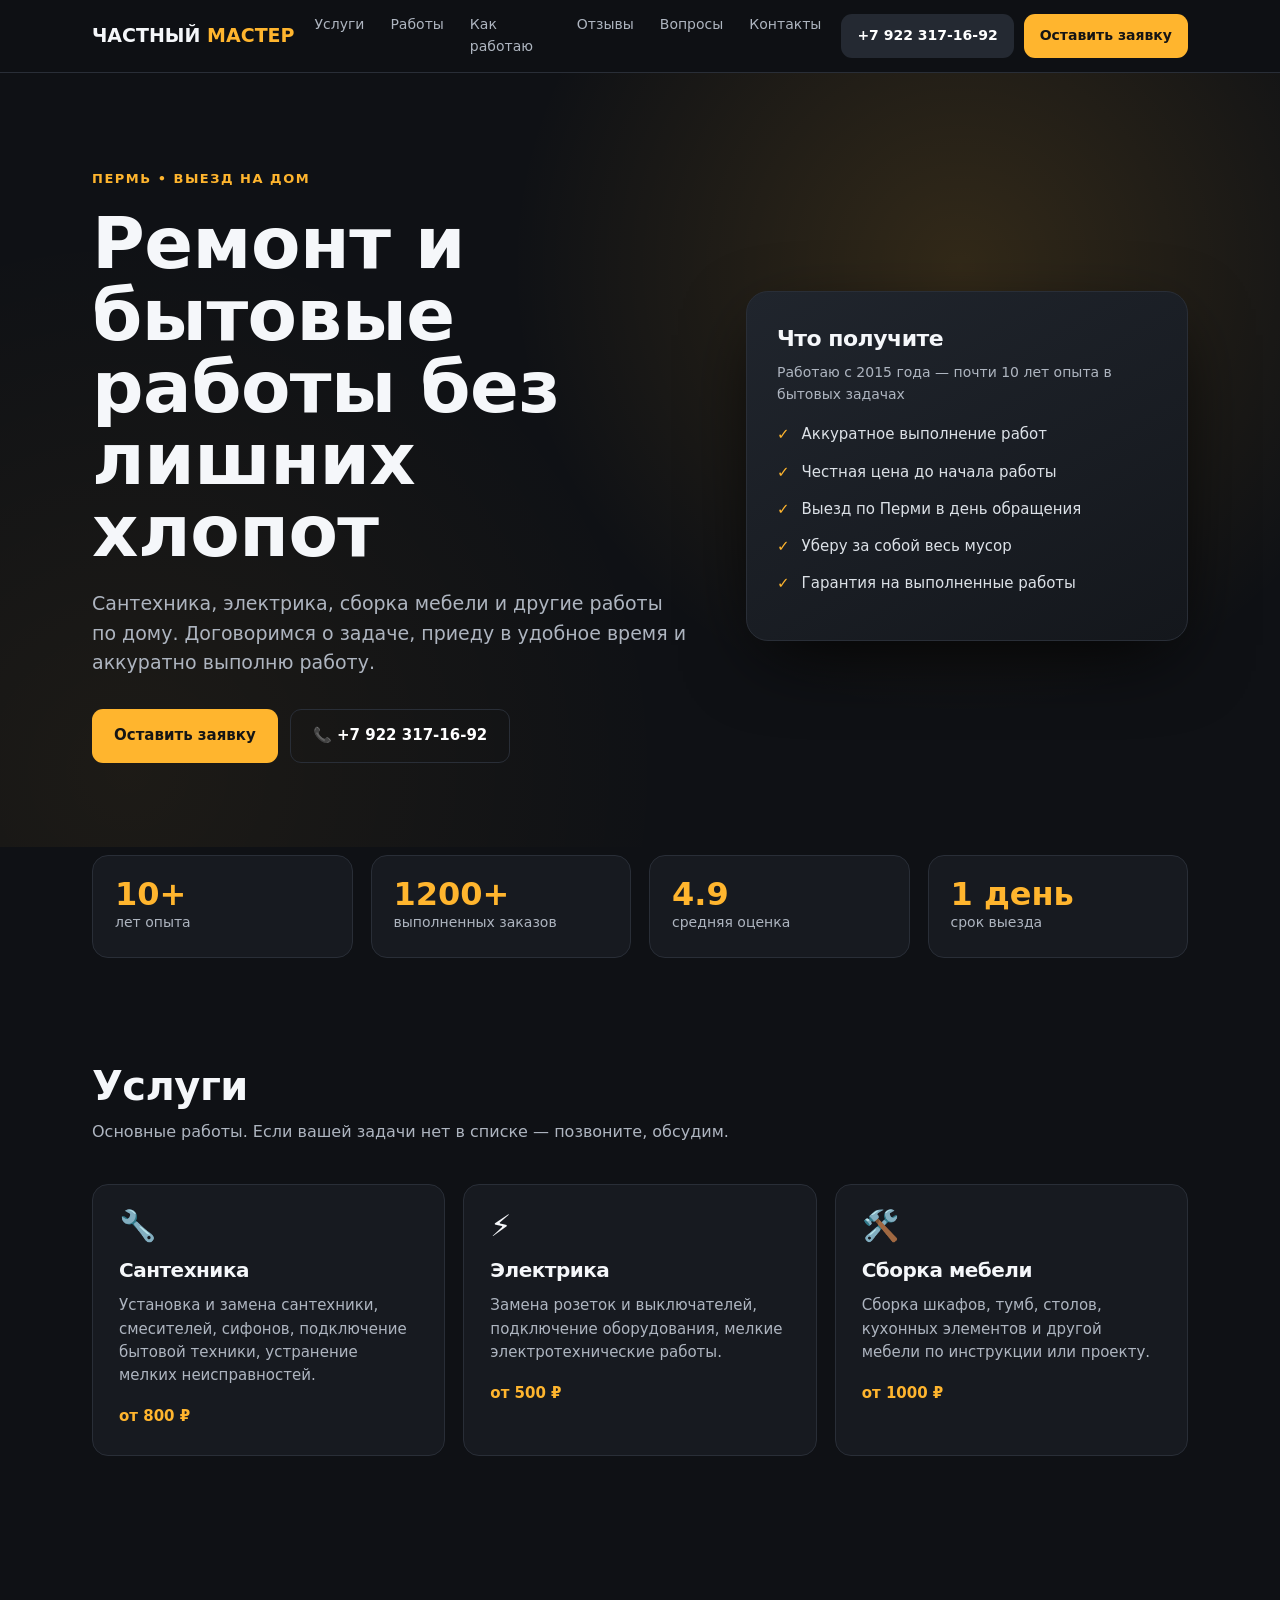
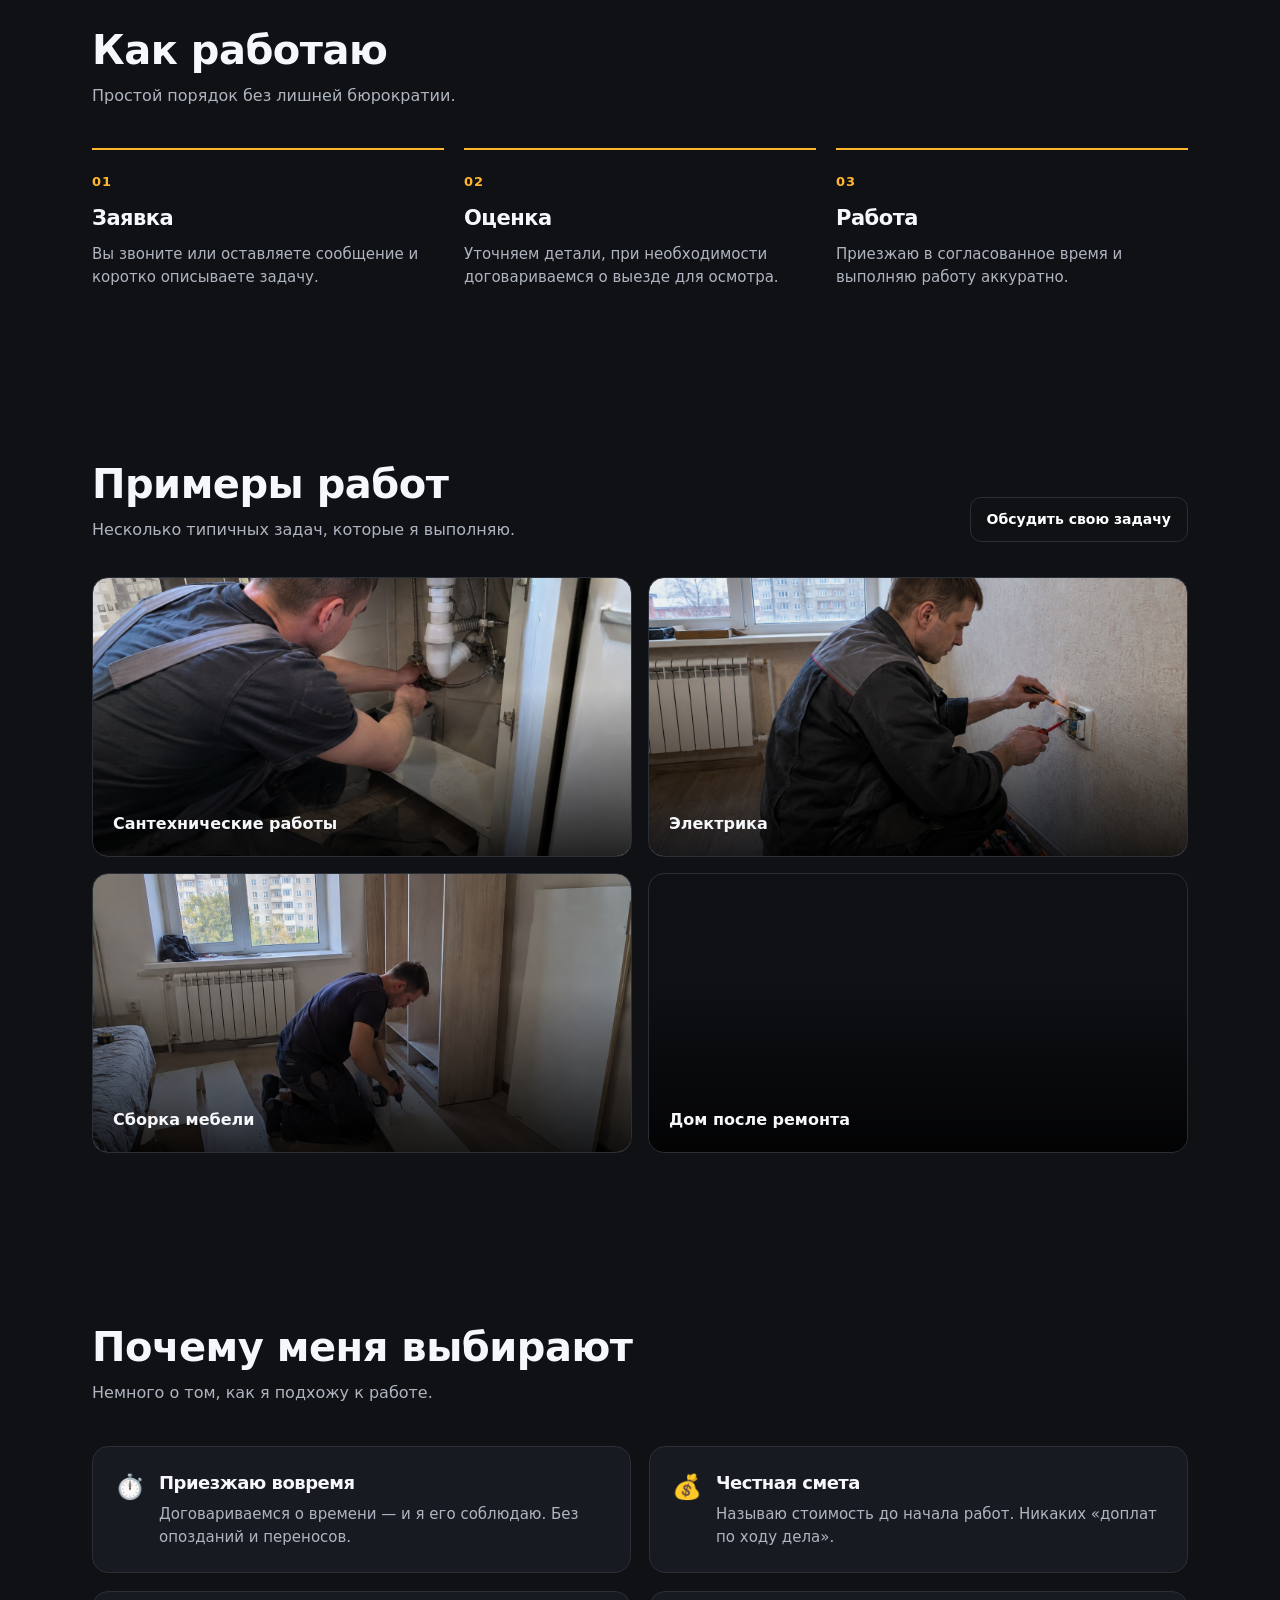
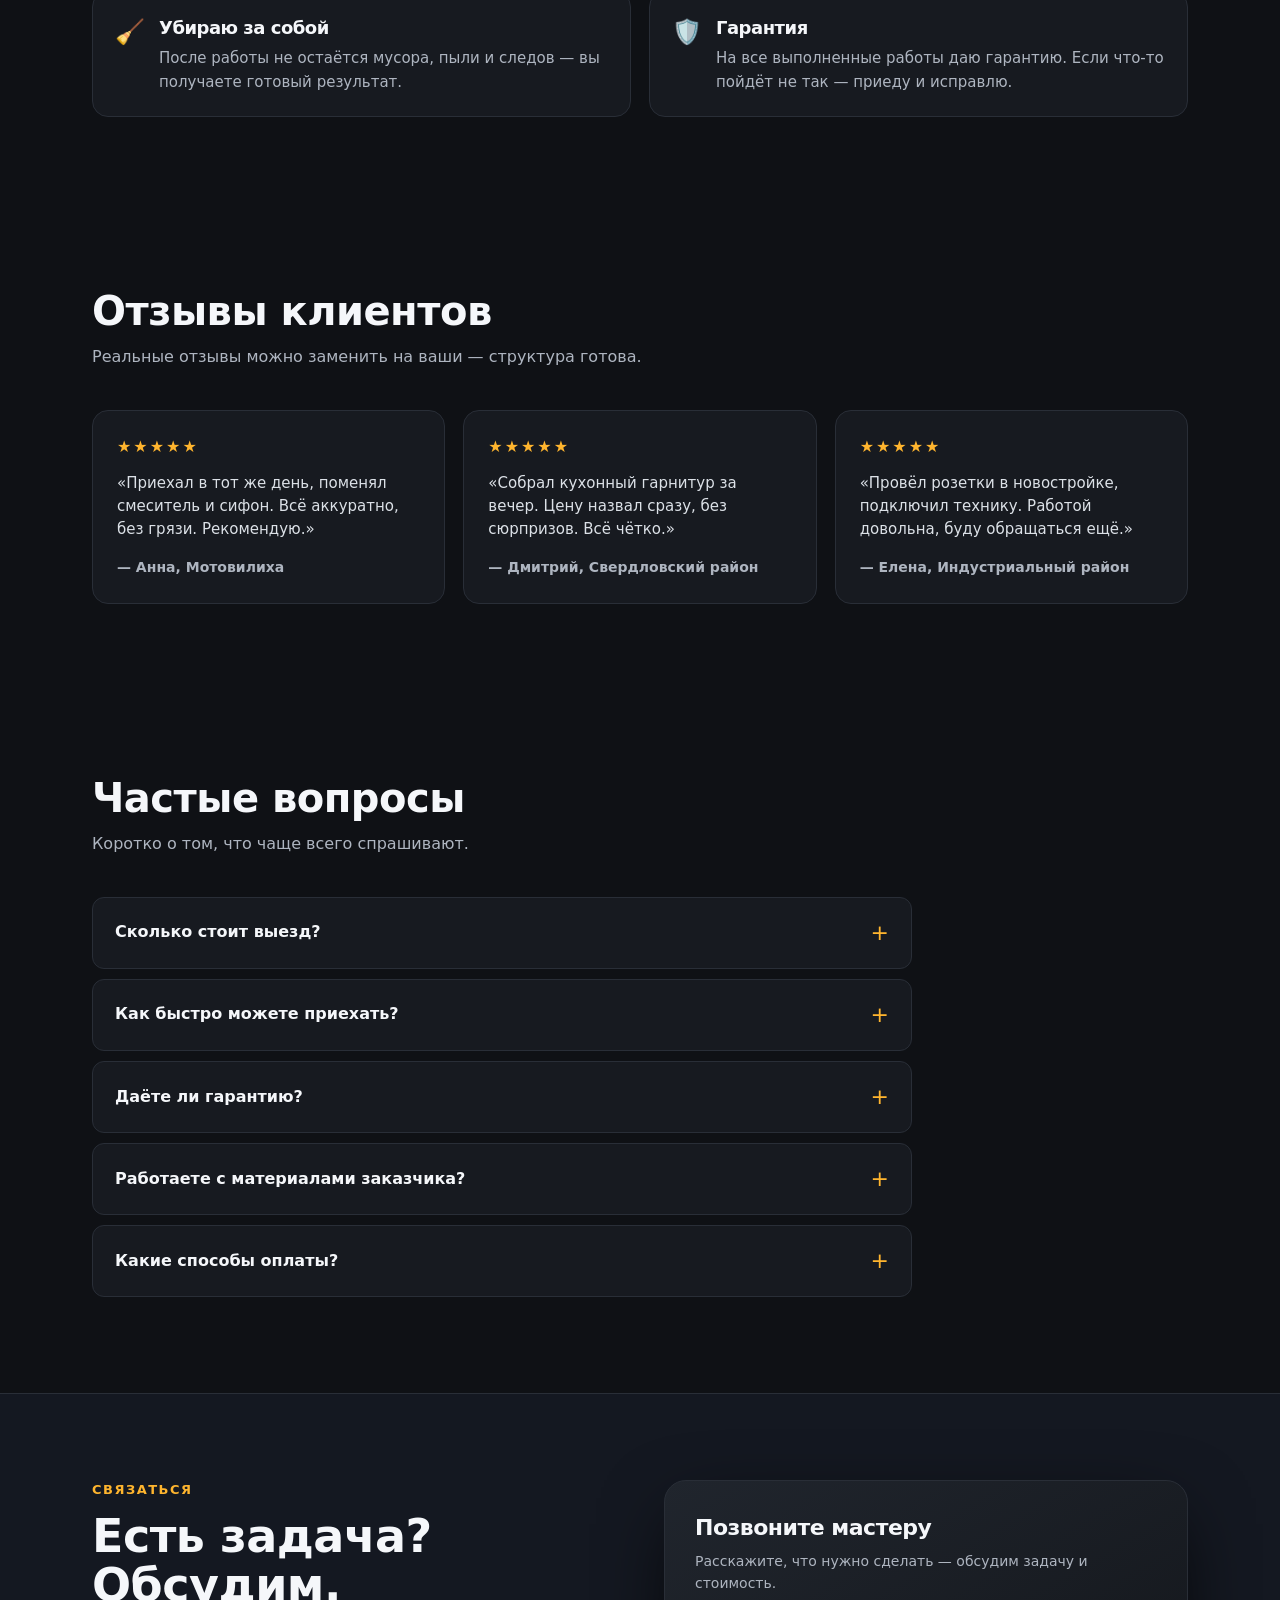
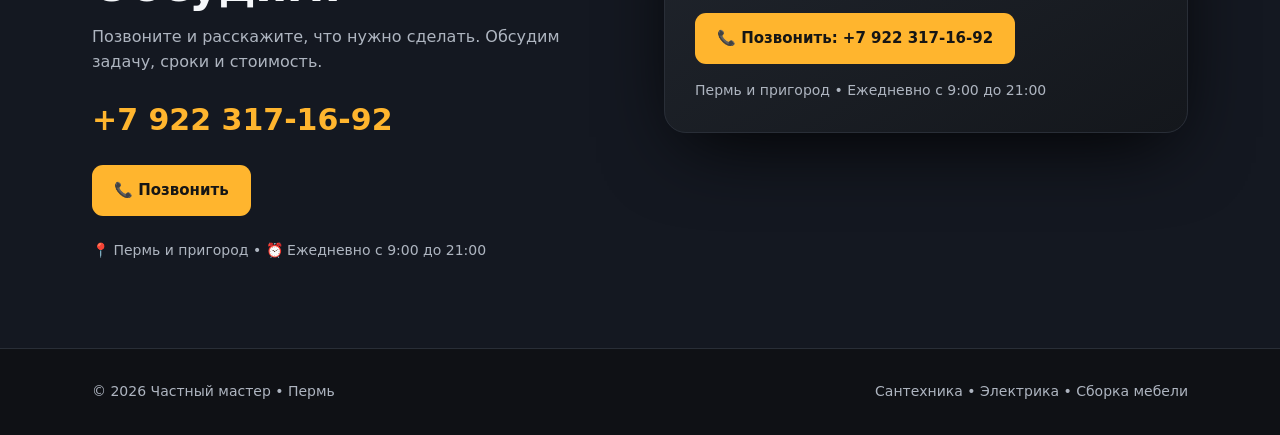
==== Index.html @ 6e2873f1 "Add files via upload" ====
<!doctype html>
<html lang="ru">
<head>
<meta charset="utf-8">
<meta name="viewport" content="width=device-width, initial-scale=1">
<title>Частный мастер в Перми — сантехника, электрика, сборка мебели</title>
<meta name="description" content="Частный мастер в Перми. Сантехника, электрика, сборка мебели и бытовой ремонт. Аккуратно, качественно, без лишней пыли. Выезд по городу.">
<meta name="theme-color" content="#0f1115">

<!-- Open Graph -->
<meta property="og:type" content="website">
<meta property="og:title" content="Частный мастер в Перми — сантехника, электрика, сборка мебели">
<meta property="og:description" content="Аккуратно выполню работы по дому. Выезд по Перми. Обсудим задачу и стоимость.">
<meta property="og:image" content="https://images.unsplash.com/photo-1621905251189-08b45d6a269e?auto=format&fit=crop&w=1200&q=80">
<meta property="og:locale" content="ru_RU">

<!-- Favicon (встроен, без файлов) -->
<link rel="icon" href="data:image/svg+xml,<svg xmlns=%22http://www.w3.org/2000/svg%22 viewBox=%220 0 100 100%22><text y=%22.9em%22 font-size=%2290%22>🔧</text></svg>">

<style>
:root{
  --bg:#0f1115;--card:#171a20;--card-2:#1d222a;--text:#f5f7fa;--muted:#aeb5c0;
  --accent:#ffb52e;--accent-2:#ffcb5c;--line:#292e37;--radius:16px
}
*{box-sizing:border-box}
html{scroll-behavior:smooth}
body{margin:0;background:var(--bg);color:var(--text);font-family:Inter,system-ui,-apple-system,Arial,sans-serif;line-height:1.55;-webkit-font-smoothing:antialiased}
a{text-decoration:none;color:inherit}
img{max-width:100%;display:block}
.wrap{max-width:1140px;margin:auto;padding:0 22px}
h1,h2,h3{letter-spacing:-.5px}

/* Header */
header{position:sticky;top:0;z-index:50;background:rgba(15,17,21,.85);backdrop-filter:blur(14px);-webkit-backdrop-filter:blur(14px);border-bottom:1px solid var(--line)}
.nav{height:72px;display:flex;align-items:center;justify-content:space-between;gap:20px}
.logo{font-weight:800;font-size:19px;white-space:nowrap}
.logo span{color:var(--accent)}
.nav-links{display:flex;gap:26px;color:var(--muted);font-size:14px}
.nav-links a{transition:color .2s}
.nav-links a:hover{color:#fff}
.nav-cta{display:flex;gap:10px;align-items:center}
.burger{display:none;background:none;border:0;color:#fff;font-size:24px;cursor:pointer;padding:6px}
.mobile-menu{display:none;flex-direction:column;gap:14px;padding:16px 22px 22px;border-top:1px solid var(--line);background:#12151a}
.mobile-menu a{color:var(--muted);font-size:15px;padding:8px 0}
.mobile-menu.open{display:flex}

/* Buttons */
.btn{display:inline-flex;align-items:center;justify-content:center;gap:8px;background:var(--accent);color:#151515;padding:14px 22px;border-radius:11px;font-weight:700;border:0;cursor:pointer;transition:.2s;font-size:15px;white-space:nowrap}
.btn:hover{transform:translateY(-2px);background:var(--accent-2);box-shadow:0 10px 30px -10px rgba(255,181,46,.5)}
.btn.dark{background:#242932;color:#fff}
.btn.dark:hover{background:#2f3540;box-shadow:none}
.btn.ghost{background:transparent;border:1px solid var(--line);color:#fff}
.btn.ghost:hover{background:#1d222a;box-shadow:none}
.btn.small{padding:11px 16px;font-size:14px}
/* Hero */
.hero{padding:96px 0 84px;background:radial-gradient(circle at 75% 25%,rgba(255,181,46,.15),transparent 40%),radial-gradient(circle at 10% 90%,rgba(255,181,46,.06),transparent 40%)}
.hero-grid{display:grid;grid-template-columns:1.15fr .85fr;gap:56px;align-items:center}
.kicker{color:var(--accent);font-weight:800;text-transform:uppercase;letter-spacing:1.5px;font-size:13px}
.hero h1{font-size:clamp(42px,6vw,72px);line-height:1;margin:18px 0 22px}
.hero p.lead{font-size:19px;color:var(--muted);max-width:620px;margin:0}
.actions{display:flex;gap:12px;flex-wrap:wrap;margin-top:32px}
.hero-card{background:linear-gradient(150deg,#20252d,#14171c);border:1px solid var(--line);border-radius:22px;padding:30px;box-shadow:0 24px 80px -20px #000}
.hero-card h3{margin:0 0 6px;font-size:22px}
.hero-card .sub{color:var(--muted);font-size:14px;margin:0 0 18px}
.check{display:flex;gap:12px;margin:14px 0;color:#dce1e7;font-size:15px}
.check b{color:var(--accent);flex-shrink:0}

/* Sections */
section{padding:86px 0}
.section-title{font-size:clamp(30px,4vw,40px);line-height:1.1;margin:0 0 12px}
.section-sub{color:var(--muted);margin:0 0 40px;max-width:640px}
.section-head{display:flex;justify-content:space-between;align-items:flex-end;gap:20px;flex-wrap:wrap}

/* Stats */
.stats{display:grid;grid-template-columns:repeat(4,1fr);gap:18px;margin-top:8px}
.stat{background:var(--card);border:1px solid var(--line);border-radius:var(--radius);padding:22px}
.stat b{display:block;font-size:32px;color:var(--accent);font-weight:800;line-height:1}
.stat span{color:var(--muted);font-size:14px}

/* Cards */
.cards{display:grid;grid-template-columns:repeat(3,1fr);gap:18px}
.card{background:var(--card);border:1px solid var(--line);border-radius:var(--radius);padding:26px;transition:.25s}
.card:hover{border-color:#3a4150;transform:translateY(-3px)}
.icon{font-size:30px;line-height:1}
.card h3{margin:14px 0 8px;font-size:20px}
.card p{color:var(--muted);margin:0;font-size:15px}
.price{color:var(--accent);font-weight:800;margin-top:18px;font-size:15px}

/* Steps */
.steps{display:grid;grid-template-columns:repeat(3,1fr);gap:20px}
.step{border-top:2px solid var(--accent);padding-top:22px}
.num{font-size:13px;color:var(--accent);font-weight:800;letter-spacing:1px}
.step h3{font-size:21px;margin:10px 0 8px}
.step p{color:var(--muted);margin:0;font-size:15px}

/* Works */
.work{display:grid;grid-template-columns:repeat(2,1fr);gap:16px}
.photo{position:relative;min-height:280px;border-radius:var(--radius);border:1px solid var(--line);overflow:hidden;background-size:cover;background-position:center;display:flex;align-items:flex-end;padding:20px;font-weight:700;transition:.3s}
.photo::after{content:'';position:absolute;inset:0;background:linear-gradient(0deg,rgba(0,0,0,.82),rgba(0,0,0,.05) 60%);transition:.3s}
.photo span{position:relative;z-index:1}
.photo:hover{transform:translateY(-4px);border-color:#3a4150}
.photo:hover::after{background:linear-gradient(0deg,rgba(0,0,0,.75),rgba(0,0,0,.15) 60%)}

/* Why */
.why{display:grid;grid-template-columns:repeat(2,1fr);gap:18px}
.why-item{background:var(--card);border:1px solid var(--line);border-radius:var(--radius);padding:22px;display:flex;gap:14px}
.why-item .ic{font-size:24px;flex-shrink:0}
.why-item h3{margin:0 0 6px;font-size:18px}
.why-item p{margin:0;color:var(--muted);font-size:15px}

/* Reviews */
.reviews{display:grid;grid-template-columns:repeat(3,1fr);gap:18px}
.review{background:var(--card);border:1px solid var(--line);border-radius:var(--radius);padding:24px}
.stars{color:var(--accent);font-size:16px;letter-spacing:2px}
.review p{color:#dce1e7;margin:12px 0 16px;font-size:15px}
.review .author{color:var(--muted);font-size:14px;font-weight:600}

/* FAQ */
.faq{max-width:820px}
.faq details{background:var(--card);border:1px solid var(--line);border-radius:12px;padding:0;margin-bottom:10px;overflow:hidden}
.faq summary{cursor:pointer;padding:18px 22px;font-weight:600;list-style:none;display:flex;justify-content:space-between;align-items:center;gap:14px;font-size:16px}
.faq summary::-webkit-details-marker{display:none}
.faq summary::after{content:'+';font-size:22px;color:var(--accent);transition:.2s;font-weight:400}
.faq details[open] summary::after{transform:rotate(45deg)}
.faq details p{margin:0;padding:0 22px 20px;color:var(--muted);font-size:15px}

/* Contact */
.contact{background:#141821;border-top:1px solid var(--line);border-bottom:1px solid var(--line)}
.contact-grid{display:grid;grid-template-columns:1fr 1fr;gap:48px;align-items:start}
.contact h2{font-size:clamp(32px,4vw,46px);line-height:1.05;margin:12px 0 16px}
.phone{font-size:clamp(24px,3vw,30px);font-weight:900;color:var(--accent);display:block;margin:22px 0;transition:.2s}
.phone:hover{color:var(--accent-2)}
.contact-actions{display:flex;gap:10px;flex-wrap:wrap;margin-bottom:24px}
.contact-note{color:var(--muted);font-size:14px;margin:0}

form{display:grid;gap:12px;background:var(--card);border:1px solid var(--line);border-radius:var(--radius);padding:26px}
form h3{margin:0 0 4px;font-size:20px}
form .form-sub{color:var(--muted);font-size:14px;margin:0 0 8px}
label{font-size:13px;color:var(--muted);font-weight:600;margin-bottom:-6px}
input,textarea,select{width:100%;background:#0f1115;border:1px solid #343a44;border-radius:10px;padding:14px;color:#fff;font:inherit;transition:.2s}
input:focus,textarea:focus,select:focus{outline:none;border-color:var(--accent);box-shadow:0 0 0 3px rgba(255,181,46,.15)}
textarea{min-height:110px;resize:vertical}
form small{color:#7f8793;font-size:12px;line-height:1.4}
.form-status{margin-top:6px;font-size:14px;min-height:18px}
.form-status.ok{color:#5ddc8b}
.form-status.err{color:#ff7676}

/* Footer */
footer{padding:32px 0;color:var(--muted);font-size:14px}
.footer{display:flex;justify-content:space-between;gap:20px;flex-wrap:wrap}

/* Reveal animation */
.reveal{opacity:0;transform:translateY(20px);transition:opacity .7s ease,transform .7s ease}
.reveal.visible{opacity:1;transform:none}

/* Responsive */
@media(max-width:900px){
  .stats{grid-template-columns:repeat(2,1fr)}
  .why{grid-template-columns:1fr}
}
@media(max-width:800px){
  .nav-links,.nav-cta .btn.dark{display:none}
  .burger{display:block}
  .hero{padding:60px 0}
  .hero-grid,.contact-grid,.cards,.steps,.work,.reviews{grid-template-columns:1fr}
  .section-title{font-size:30px}
  section{padding:64px 0}
  .photo{min-height:220px}
}
</style>
</head>
<body>

<header>
  <div class="wrap nav">
    <a class="logo" href="#">ЧАСТНЫЙ <span>МАСТЕР</span></a>
    <nav class="nav-links">
      <a href="#services">Услуги</a>
      <a href="#works">Работы</a>
      <a href="#process">Как работаю</a>
      <a href="#reviews">Отзывы</a>
      <a href="#faq">Вопросы</a>
      <a href="#contacts">Контакты</a>
    </nav>
    <div class="nav-cta">
      <a class="btn dark small" href="tel:+79223171692">+7 922 317-16-92</a>
      <a class="btn small" href="#contacts">Оставить заявку</a>
      <button class="burger" aria-label="Меню" onclick="document.getElementById('mmenu').classList.toggle('open')">☰</button>
    </div>
  </div>
  <div class="mobile-menu" id="mmenu">
    <a href="#services" onclick="closeMenu()">Услуги</a>
    <a href="#works" onclick="closeMenu()">Работы</a>
    <a href="#process" onclick="closeMenu()">Как работаю</a>
    <a href="#reviews" onclick="closeMenu()">Отзывы</a>
    <a href="#faq" onclick="closeMenu()">Вопросы</a>
    <a href="#contacts" onclick="closeMenu()">Контакты</a>
  </div>
</header>

<main>

<!-- HERO -->
<section class="hero">
  <div class="wrap hero-grid">
    <div>
      <div class="kicker">Пермь • выезд на дом</div>
      <h1>Ремонт и бытовые работы без лишних хлопот</h1>
      <p class="lead">Сантехника, электрика, сборка мебели и другие работы по дому. Договоримся о задаче, приеду в удобное время и аккуратно выполню работу.</p>
      <div class="actions">
        <a class="btn" href="#contacts">Оставить заявку</a>
        <a class="btn ghost" href="tel:+79223171692">📞 +7 922 317-16-92</a>
      </div>
    </div>
    <div class="hero-card">
      <h3>Что получите</h3>
      <p class="sub">Работаю с 2015 года — почти 10 лет опыта в бытовых задачах</p>
      <div class="check"><b>✓</b><span>Аккуратное выполнение работ</span></div>
      <div class="check"><b>✓</b><span>Честная цена до начала работы</span></div>
      <div class="check"><b>✓</b><span>Выезд по Перми в день обращения</span></div>
      <div class="check"><b>✓</b><span>Уберу за собой весь мусор</span></div>
      <div class="check"><b>✓</b><span>Гарантия на выполненные работы</span></div>
    </div>
  </div>
</section>

<!-- STATS -->
<section style="padding-top:0">
  <div class="wrap">
    <div class="stats reveal">
      <div class="stat"><b>10+</b><span>лет опыта</span></div>
      <div class="stat"><b>1200+</b><span>выполненных заказов</span></div>
      <div class="stat"><b>4.9</b><span>средняя оценка</span></div>
      <div class="stat"><b>1 день</b><span>срок выезда</span></div>
    </div>
  </div>
</section>

<!-- SERVICES -->
<section id="services" style="padding-top:20px">
  <div class="wrap">
    <h2 class="section-title">Услуги</h2>
    <p class="section-sub">Основные работы. Если вашей задачи нет в списке — позвоните, обсудим.</p>
    <div class="cards">
      <div class="card">
        <div class="icon">🔧</div>
        <h3>Сантехника</h3>
        <p>Установка и замена сантехники, смесителей, сифонов, подключение бытовой техники, устранение мелких неисправностей.</p>
        <div class="price">от 800 ₽</div>
      </div>
      <div class="card">
        <div class="icon">⚡</div>
        <h3>Электрика</h3>
        <p>Замена розеток и выключателей, подключение оборудования, мелкие электротехнические работы.</p>
        <div class="price">от 500 ₽</div>
      </div>
      <div class="card">
        <div class="icon">🛠️</div>
        <h3>Сборка мебели</h3>
        <p>Сборка шкафов, тумб, столов, кухонных элементов и другой мебели по инструкции или проекту.</p>
        <div class="price">от 1000 ₽</div>
      </div>
    </div>
  </div>
</section>

<!-- PROCESS -->
<section id="process">
  <div class="wrap">
    <h2 class="section-title">Как работаю</h2>
    <p class="section-sub">Простой порядок без лишней бюрократии.</p>
    <div class="steps">
      <div class="step"><div class="num">01</div><h3>Заявка</h3><p>Вы звоните или оставляете сообщение и коротко описываете задачу.</p></div>
      <div class="step"><div class="num">02</div><h3>Оценка</h3><p>Уточняем детали, при необходимости договариваемся о выезде для осмотра.</p></div>
      <div class="step"><div class="num">03</div><h3>Работа</h3><p>Приезжаю в согласованное время и выполняю работу аккуратно.</p></div>
    </div>
  </div>
</section>

<!-- WORKS -->
<section id="works">
  <div class="wrap">
    <div class="section-head">
      <div>
        <h2 class="section-title">Примеры работ</h2>
        <p class="section-sub" style="margin-bottom:0">Несколько типичных задач, которые я выполняю.</p>
      </div>
      <a class="btn ghost small" href="#contacts">Обсудить свою задачу</a>
    </div>
    <div class="work" style="margin-top:35px">
      <a class="photo" style="background-image:url('plumbing-real.jpg')" href="#contacts">
        <span>Сантехнические работы</span>
      </a>
      <a class="photo" style="background-image:url('electrician-real.jpg')" href="#contacts">
        <span>Электрика</span>
      </a>
      <a class="photo" style="background-image:url('furniture-real.jpg')" href="#contacts">
        <span>Сборка мебели</span>
      </a>
      <a class="photo" style="background-image:url('https://images.unsplash.com/photo-1600210492486-724fe5c67fb0?auto=format&fit=crop&w=900&q=85')" href="#contacts">
        <span>Дом после ремонта</span>
      </a>
    </div>
  </div>
</section>

<!-- WHY -->
<section id="why">
  <div class="wrap">
    <h2 class="section-title">Почему меня выбирают</h2>
    <p class="section-sub">Немного о том, как я подхожу к работе.</p>
    <div class="why">
      <div class="why-item"><div class="ic">⏱️</div><div><h3>Приезжаю вовремя</h3><p>Договариваемся о времени — и я его соблюдаю. Без опозданий и переносов.</p></div></div>
      <div class="why-item"><div class="ic">💰</div><div><h3>Честная смета</h3><p>Называю стоимость до начала работ. Никаких «доплат по ходу дела».</p></div></div>
      <div class="why-item"><div class="ic">🧹</div><div><h3>Убираю за собой</h3><p>После работы не остаётся мусора, пыли и следов — вы получаете готовый результат.</p></div></div>
      <div class="why-item"><div class="ic">🛡️</div><div><h3>Гарантия</h3><p>На все выполненные работы даю гарантию. Если что-то пойдёт не так — приеду и исправлю.</p></div></div>
    </div>
  </div>
</section>

<!-- REVIEWS -->
<section id="reviews">
  <div class="wrap">
    <h2 class="section-title">Отзывы клиентов</h2>
    <p class="section-sub">Реальные отзывы можно заменить на ваши — структура готова.</p>
    <div class="reviews">
      <div class="review">
        <div class="stars">★★★★★</div>
        <p>«Приехал в тот же день, поменял смеситель и сифон. Всё аккуратно, без грязи. Рекомендую.»</p>
        <div class="author">— Анна, Мотовилиха</div>
      </div>
      <div class="review">
        <div class="stars">★★★★★</div>
        <p>«Собрал кухонный гарнитур за вечер. Цену назвал сразу, без сюрпризов. Всё чётко.»</p>
        <div class="author">— Дмитрий, Свердловский район</div>
      </div>
      <div class="review">
        <div class="stars">★★★★★</div>
        <p>«Провёл розетки в новостройке, подключил технику. Работой довольна, буду обращаться ещё.»</p>
        <div class="author">— Елена, Индустриальный район</div>
      </div>
    </div>
  </div>
</section>

<!-- FAQ -->
<section id="faq">
  <div class="wrap">
    <h2 class="section-title">Частые вопросы</h2>
    <p class="section-sub">Коротко о том, что чаще всего спрашивают.</p>
    <div class="faq">
      <details><summary>Сколько стоит выезд?</summary><p>Выезд и оценка работ по Перми — бесплатно. Платите только за саму работу после согласования стоимости.</p></details>
      <details><summary>Как быстро можете приехать?</summary><p>В большинстве случаев — в день обращения или на следующий день. Если задача срочная, позвоните напрямую.</p></details>
      <details><summary>Даёте ли гарантию?</summary><p>Да. На все выполненные работы даю гарантию. Если в течение гарантийного срока что-то пойдёт не так — приеду и исправлю бесплатно.</p></details>
      <details><summary>Работаете с материалами заказчика?</summary><p>Да, могу работать с вашими материалами и инструментом. Если чего-то не хватает — подскажу, что докупить.</p></details>
      <details><summary>Какие способы оплаты?</summary><p>Наличные или перевод на карту после выполнения работ. Предоплату не беру.</p></details>
    </div>
  </div>
</section>

<!-- CONTACT -->
<section class="contact" id="contacts">
  <div class="wrap contact-grid">
    <div>
      <div class="kicker">Связаться</div>
      <h2>Есть задача?<br>Обсудим.</h2>
      <p class="section-sub" style="margin-bottom:0">Позвоните и расскажите, что нужно сделать. Обсудим задачу, сроки и стоимость.</p>
      <a class="phone" href="tel:+79223171692">+7 922 317-16-92</a>
      <div class="contact-actions">
        <a class="btn" href="tel:+79223171692">📞 Позвонить</a>
      </div>
      <p class="contact-note">📍 Пермь и пригород • ⏰ Ежедневно с 9:00 до 21:00</p>
    </div>

    <div class="hero-card call-card">
      <h3>Позвоните мастеру</h3>
      <p class="sub">Расскажите, что нужно сделать — обсудим задачу и стоимость.</p>
      <a class="btn" href="tel:+79223171692">📞 Позвонить: +7 922 317-16-92</a>
      <p class="contact-note" style="margin-top:16px">Пермь и пригород • Ежедневно с 9:00 до 21:00</p>
    </div>
  </div>
</section>

</main>

<footer>
  <div class="wrap footer">
    <span>© 2026 Частный мастер • Пермь</span>
    <span>Сантехника • Электрика • Сборка мебели</span>
  </div>
</footer>

<script>

// Плавное появление блоков
const io = new IntersectionObserver(entries => {
  entries.forEach(en => { if (en.isIntersecting) { en.target.classList.add('visible'); io.unobserve(en.target); } });
}, {threshold: .12});
document.querySelectorAll('.reveal').forEach(el => io.observe(el));
</script>
</body>
</html>
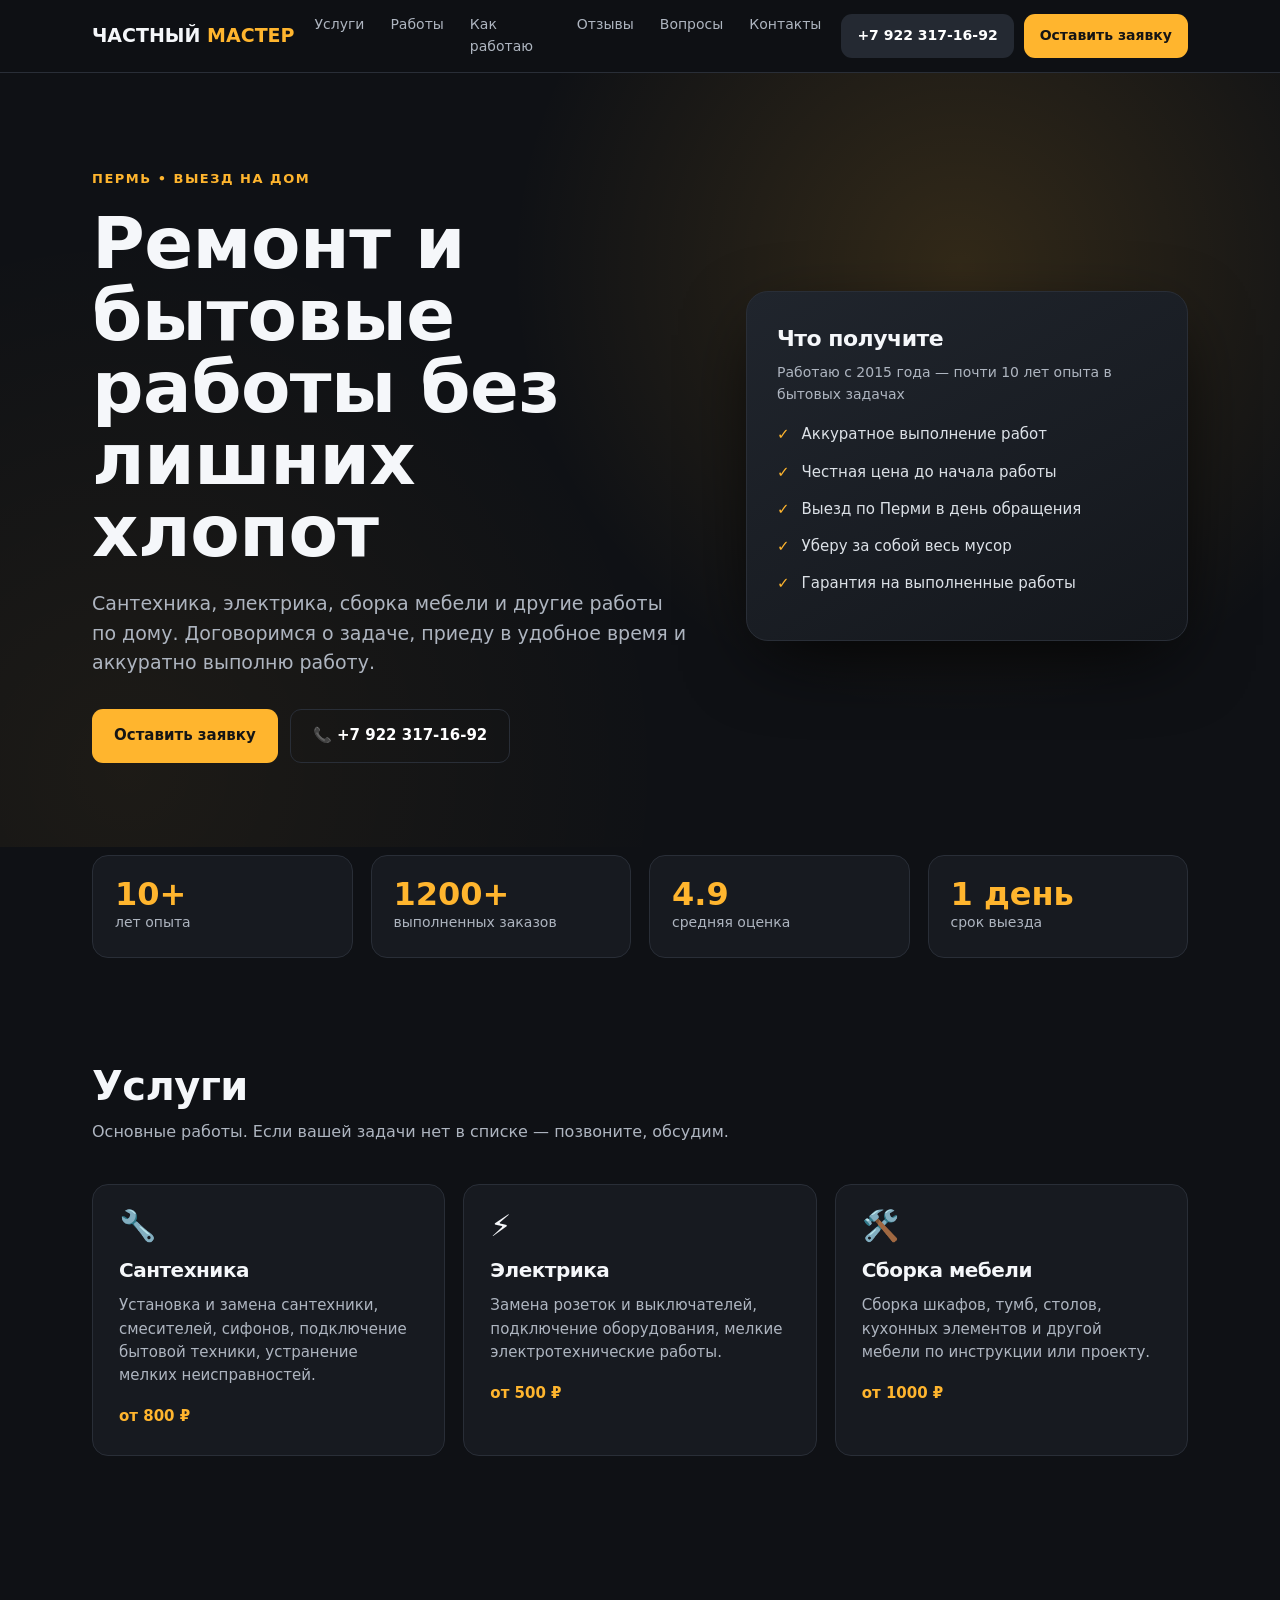
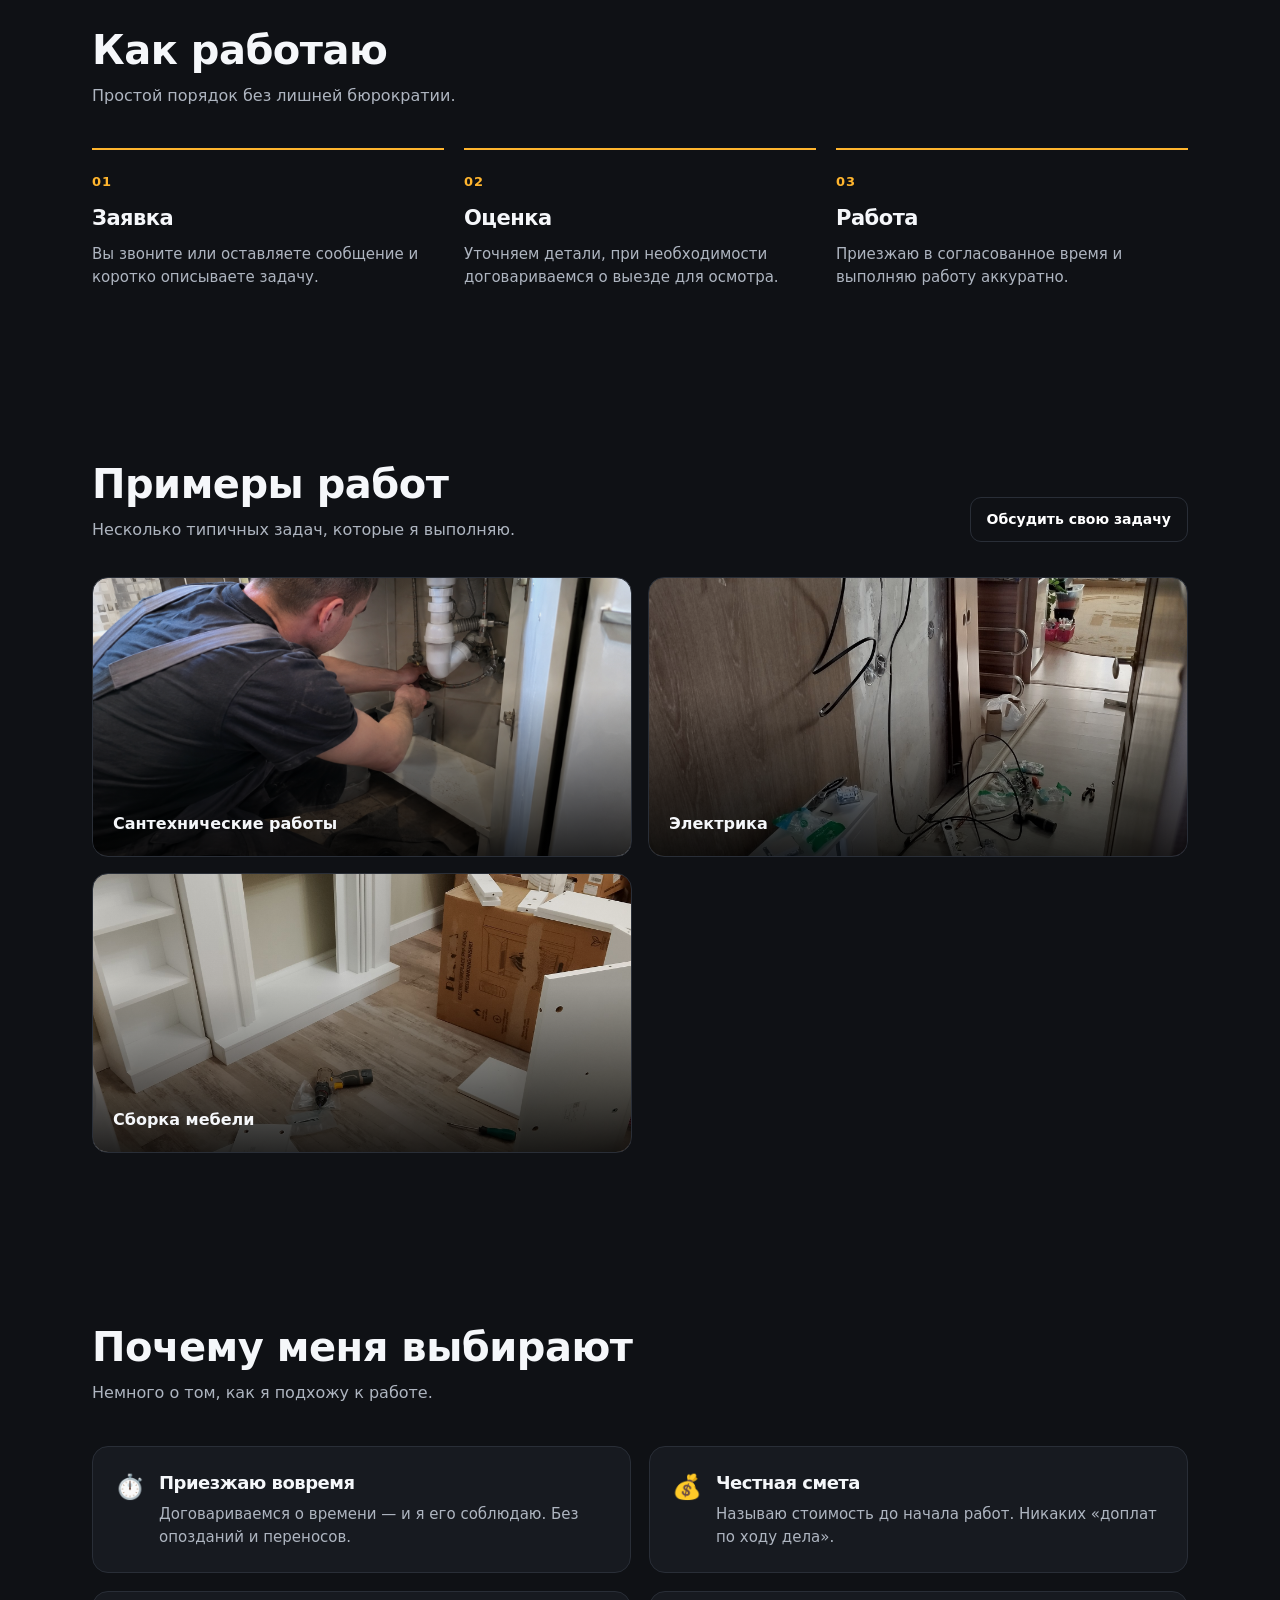
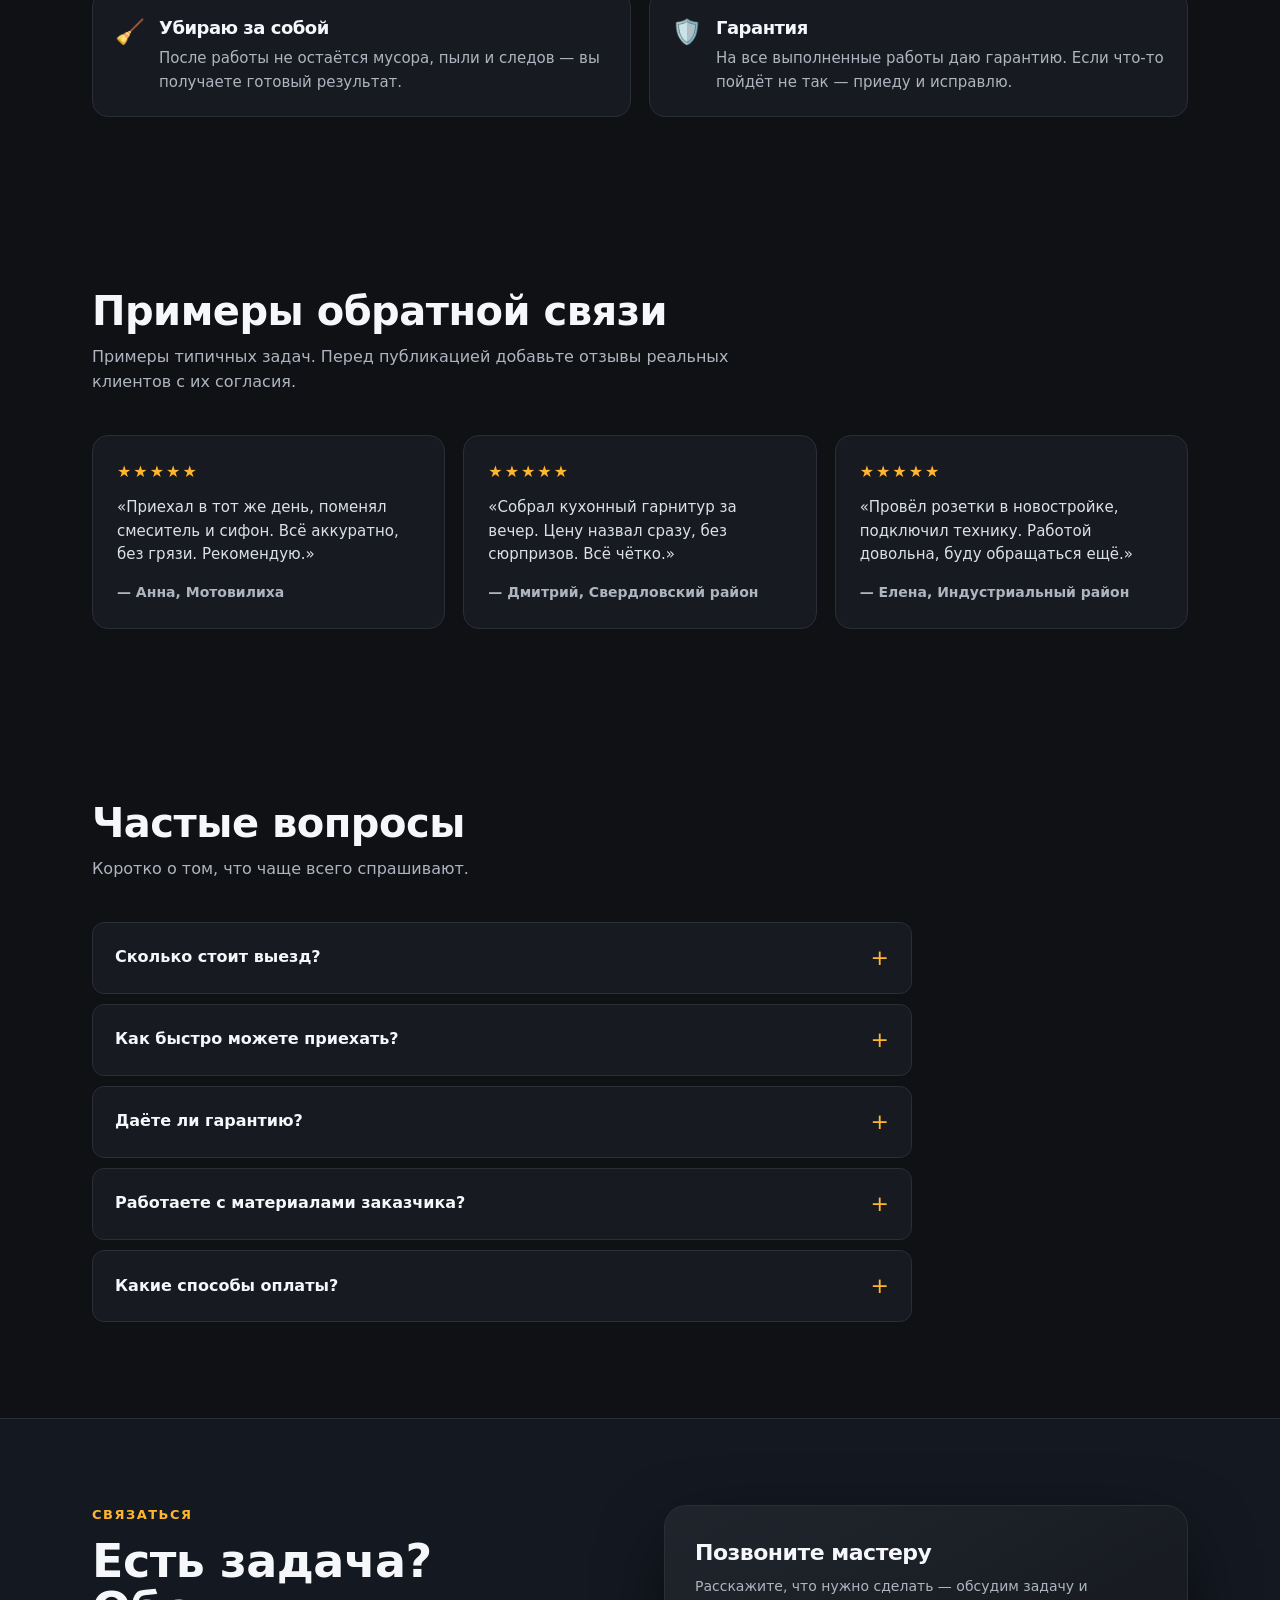
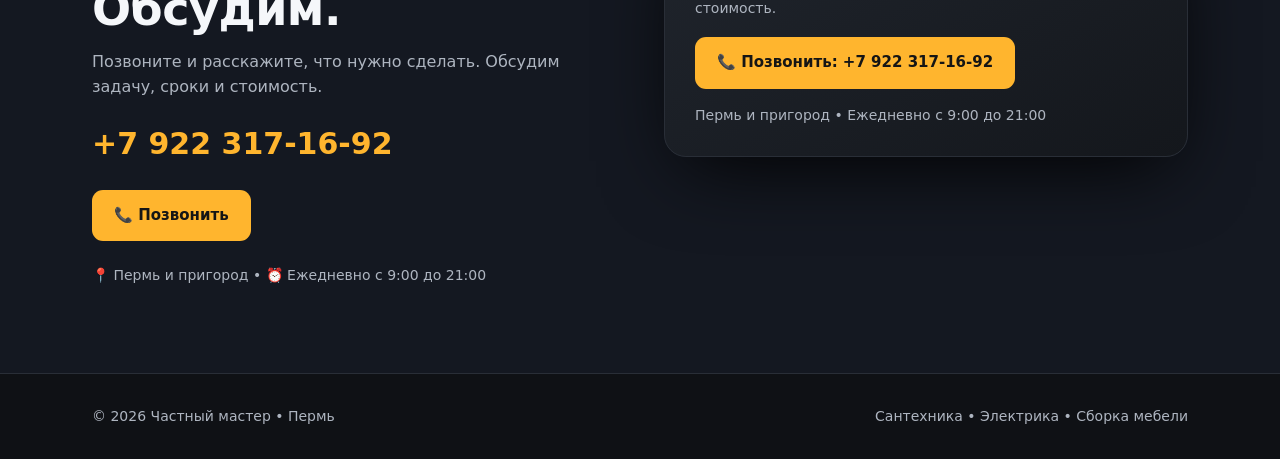
==== commit 34457795: "Add files via upload" ====
--- a/Index.html
+++ b/Index.html
@@ -6,6 +6,25 @@
 <title>Частный мастер в Перми — сантехника, электрика, сборка мебели</title>
 <meta name="description" content="Частный мастер в Перми. Сантехника, электрика, сборка мебели и бытовой ремонт. Аккуратно, качественно, без лишней пыли. Выезд по городу.">
 <meta name="theme-color" content="#0f1115">
+<meta name="robots" content="index,follow,max-image-preview:large">
+<link rel="canonical" href="https://mcdimix.ru/">
+<meta property="og:url" content="https://mcdimix.ru/">
+<meta property="og:site_name" content="Частный мастер в Перми">
+<meta name="twitter:card" content="summary_large_image">
+<script type="application/ld+json">
+{
+  "@context":"https://schema.org",
+  "@type":"HomeAndConstructionBusiness",
+  "name":"Частный мастер в Перми",
+  "url":"https://mcdimix.ru/",
+  "telephone":"+7-922-317-16-92",
+  "image":"https://mcdimix.ru/plumbing-real.jpg",
+  "areaServed":{"@type":"City","name":"Пермь"},
+  "address":{"@type":"PostalAddress","addressLocality":"Пермь","addressCountry":"RU"},
+  "priceRange":"от 500 ₽",
+  "description":"Бытовые сантехнические работы, электрика и сборка мебели в Перми. Стоимость согласуется до начала работ."
+}
+</script>
 
 <!-- Open Graph -->
 <meta property="og:type" content="website">
@@ -167,6 +186,26 @@
   section{padding:64px 0}
   .photo{min-height:220px}
 }
+
+
+/* Улучшения: мобильная навигация, доступность и удобство обращения */
+:focus-visible{outline:3px solid var(--accent);outline-offset:3px}
+@media(max-width:760px){
+  .wrap{padding-left:17px;padding-right:17px}
+  header .nav{gap:10px;min-height:62px}
+  .navlinks{gap:10px;font-size:12px}
+  .navlinks a{white-space:nowrap}
+  .hero{padding-top:48px}
+  .cards,.reviews,.steps,.why,.work{grid-template-columns:1fr}
+  .section-head{align-items:flex-start;gap:16px;flex-direction:column}
+  .contact-grid{grid-template-columns:1fr}
+  .phone{font-size:clamp(24px,7vw,34px)}
+}
+@media(prefers-reduced-motion:reduce){
+  html{scroll-behavior:auto}
+  *,*::before,*::after{animation-duration:.01ms!important;transition-duration:.01ms!important}
+}
+
 </style>
 </head>
 <body>
@@ -297,9 +336,6 @@
       <a class="photo" style="background-image:url('furniture-real.jpg')" href="#contacts">
         <span>Сборка мебели</span>
       </a>
-      <a class="photo" style="background-image:url('https://images.unsplash.com/photo-1600210492486-724fe5c67fb0?auto=format&fit=crop&w=900&q=85')" href="#contacts">
-        <span>Дом после ремонта</span>
-      </a>
     </div>
   </div>
 </section>
@@ -321,8 +357,8 @@
 <!-- REVIEWS -->
 <section id="reviews">
   <div class="wrap">
-    <h2 class="section-title">Отзывы клиентов</h2>
-    <p class="section-sub">Реальные отзывы можно заменить на ваши — структура готова.</p>
+    <h2 class="section-title">Примеры обратной связи</h2>
+    <p class="section-sub">Примеры типичных задач. Перед публикацией добавьте отзывы реальных клиентов с их согласия.</p>
     <div class="reviews">
       <div class="review">
         <div class="stars">★★★★★</div>
@@ -349,9 +385,9 @@
     <h2 class="section-title">Частые вопросы</h2>
     <p class="section-sub">Коротко о том, что чаще всего спрашивают.</p>
     <div class="faq">
-      <details><summary>Сколько стоит выезд?</summary><p>Выезд и оценка работ по Перми — бесплатно. Платите только за саму работу после согласования стоимости.</p></details>
+      <details><summary>Сколько стоит выезд?</summary><p>Условия выезда и осмотра согласуем по телефону. До начала работ обсуждаем объём и стоимость.</p></details>
       <details><summary>Как быстро можете приехать?</summary><p>В большинстве случаев — в день обращения или на следующий день. Если задача срочная, позвоните напрямую.</p></details>
-      <details><summary>Даёте ли гарантию?</summary><p>Да. На все выполненные работы даю гарантию. Если в течение гарантийного срока что-то пойдёт не так — приеду и исправлю бесплатно.</p></details>
+      <details><summary>Даёте ли гарантию?</summary><p>Условия гарантии зависят от вида работы и используемых материалов — обсудим их до начала.</p></details>
       <details><summary>Работаете с материалами заказчика?</summary><p>Да, могу работать с вашими материалами и инструментом. Если чего-то не хватает — подскажу, что докупить.</p></details>
       <details><summary>Какие способы оплаты?</summary><p>Наличные или перевод на карту после выполнения работ. Предоплату не беру.</p></details>
     </div>
